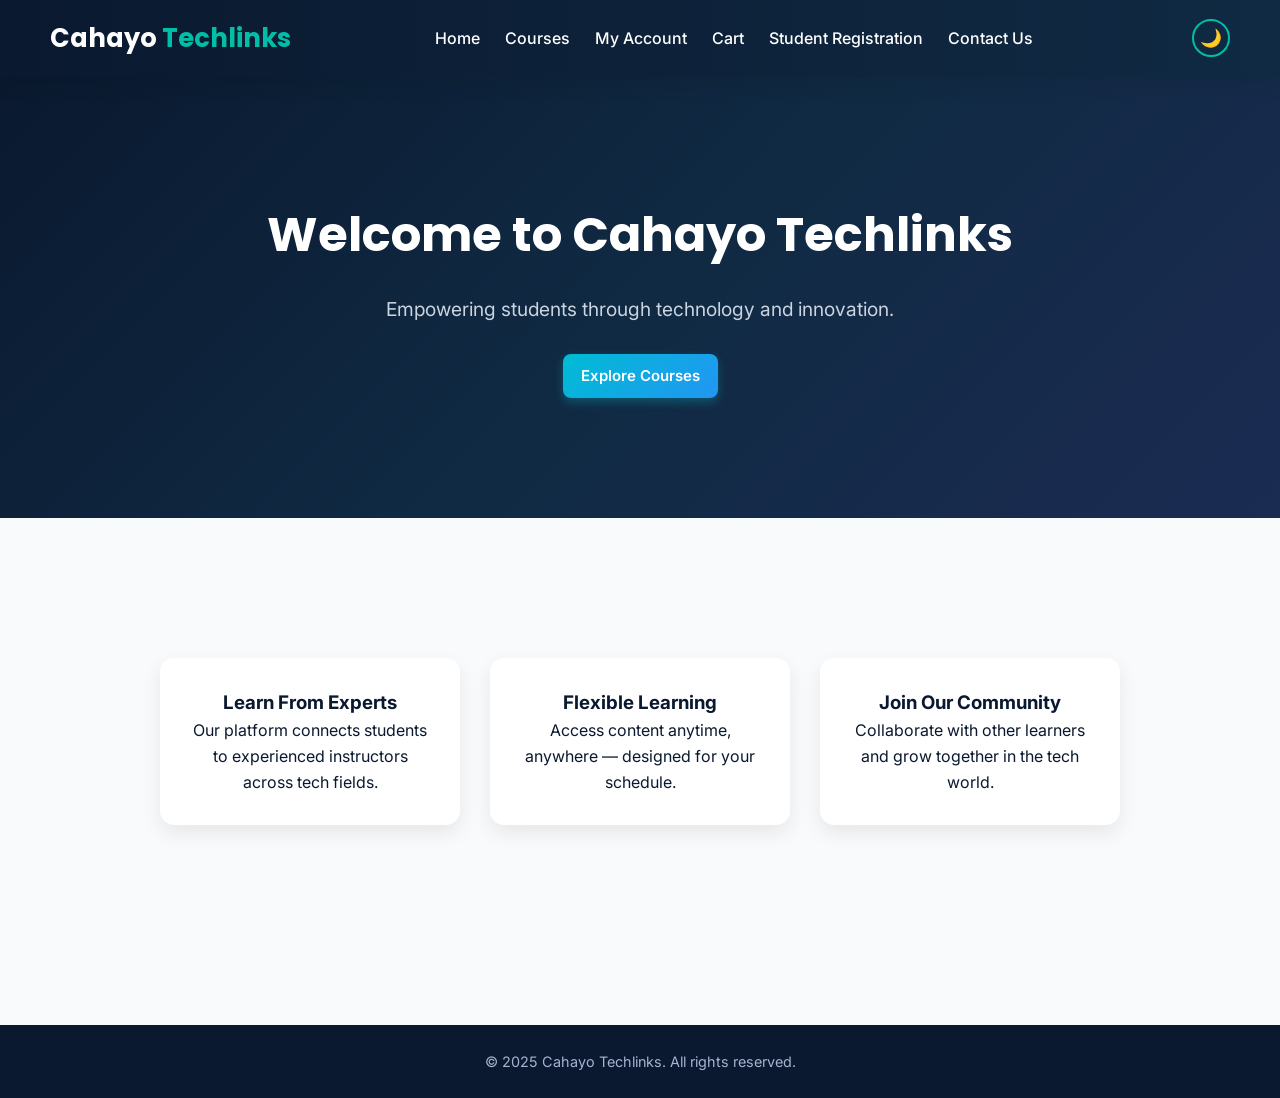
==== index.html @ 87458afd "initial commit" ====
<!DOCTYPE html>
<html lang="en">
<head>
  <meta charset="UTF-8" />
  <meta name="viewport" content="width=device-width, initial-scale=1.0" />
  <title>Cahayo Techlinks | Home</title>
  <link href="https://fonts.googleapis.com/css2?family=Poppins:wght@400;500;600;700&display=swap" rel="stylesheet">
  <link href="https://fonts.googleapis.com/css2?family=Inter:wght@400;500;600;700&family=Poppins:wght@400;600;700&display=swap" rel="stylesheet">
  <link rel="stylesheet" href="./css/style.css" />
</head>
<body>
  <header>
  <div class="logo">Cahayo <span>Techlinks</span></div>
  <nav>
    <ul class="nav-links">
      <li><a href="index.html">Home</a></li>
      <li><a href="courses.html">Courses</a></li>
      <li><a href="account.html">My Account</a></li>
      <li><a href="cart.html">Cart</a></li>
      <li><a href="register.html">Student Registration</a></li>
      <li><a href="contact.html">Contact Us</a></li>
    </ul>
  </nav>
  <button id="themeToggle" class="theme-toggle" title="Toggle Dark/Light Mode">🌙</button>
</header>

  <section class="hero">
    <h1>Welcome to Cahayo Techlinks</h1>
    <p>Empowering students through technology and innovation.</p>
    <a href="courses.html" class="btn">Explore Courses</a>
  </section>

  <section class="features">
    <section class="features">
      <div class="feature-card">
        <h3>Learn From Experts</h3>
        <p>Our platform connects students to experienced instructors across tech fields.</p>
      </div>
      <div class="feature-card">
        <h3>Flexible Learning</h3>
        <p>Access content anytime, anywhere — designed for your schedule.</p>
      </div>
      <div class="feature-card">
        <h3>Join Our Community</h3>
        <p>Collaborate with other learners and grow together in the tech world.</p>
      </div>
    </section>
   </section>

  <footer>
    <div>
      <p>&copy; 2025 Cahayo Techlinks. All rights reserved.</p>

    </div>
    
  </footer>

  <script src="js/main.js"></script>
</body>
</html>
---- css/style.css ----
/* ---------- GLOBAL STYLES ---------- */
* {
  margin: 0;
  padding: 0;
  box-sizing: border-box;
}

:root {
  --primary: #00bfa6;
  --primary-light: #4fe0c6;
  --bg-light: #f9fafc;
  --bg-dark: #0a192f;
  --text-dark: #0a192f;
  --text-light: #ffffff;
  --card-bg: #ffffff;
  --shadow: 0 8px 20px rgba(0, 0, 0, 0.08);
}

body {
  font-family: "Inter", sans-serif;
  background: var(--bg-light);
  color: var(--text-dark);
  line-height: 1.6;
  transition: background 0.4s, color 0.4s;
}

/* ---------- HEADER ---------- */
header {
  position: sticky;
  top: 0;
  z-index: 100;
  background: linear-gradient(90deg, #0a192f, #102a43);
  color: var(--text-light);
  display: flex;
  justify-content: space-between;
  align-items: center;
  padding: 18px 50px;
  box-shadow: var(--shadow);
}

.logo {
  font-size: 1.6em;
  font-weight: 700;
  font-family: "Poppins", sans-serif;
}

.logo span {
  color: var(--primary);
}

.nav-links {
  list-style: none;
  display: flex;
  gap: 25px;
  align-items: center;
}

.nav-links a {
  color: var(--text-light);
  text-decoration: none;
  font-weight: 500;
  position: relative;
  transition: color 0.3s;
}

.nav-links a::after {
  content: "";
  position: absolute;
  width: 0%;
  height: 2px;
  bottom: -4px;
  left: 0;
  background-color: var(--primary);
  transition: 0.3s ease;
}

.nav-links a:hover::after,
.nav-links a.active::after {
  width: 100%;
}

/* ---------- THEME TOGGLE ---------- */
.theme-toggle {
  background: transparent;
  border: 2px solid var(--primary);
  color: var(--primary);
  border-radius: 50%;
  width: 38px;
  height: 38px;
  font-size: 1.1em;
  cursor: pointer;
  margin-left: 15px;
  transition: all 0.3s ease;
}

.theme-toggle:hover {
  background: var(--primary);
  color: #0a192f;
}

/* ---------- HERO SECTION ---------- */
.hero {
  background: linear-gradient(135deg, #0a192f 0%, #102a43 50%, #1b2b52 100%);
  color: var(--text-light);
  text-align: center;
  padding: 120px 20px;
}

.hero h1 {
  font-family: "Poppins", sans-serif;
  font-size: 3em;
  font-weight: 700;
  margin-bottom: 20px;
}

.hero p {
  font-size: 1.2em;
  color: #cbd5e1;
}

.btn {
  display: inline-block;
  margin-top: 30px;
  padding: 14px 32px;
  background: var(--primary);
  color: #0a192f;
  border-radius: 30px;
  text-decoration: none;
  font-weight: 600;
  transition: all 0.3s ease;
}

.btn:hover {
  background: var(--primary-light);
  transform: translateY(-2px);
}

/* ---------- FEATURE CARDS ---------- */
.features {
  display: flex;
  justify-content: center;
  flex-wrap: wrap;
  gap: 30px;
  padding: 70px 20px;
  background: var(--bg-light);
}

.feature-card {
  background: var(--card-bg);
  border-radius: 14px;
  padding: 30px;
  width: 300px;
  box-shadow: var(--shadow);
  text-align: center;
  transition: transform 0.3s, box-shadow 0.3s;
}

.feature-card:hover {
  transform: translateY(-6px);
  box-shadow: 0 12px 25px rgba(0, 0, 0, 0.1);
}

/* ---------- PAGE HEADER ---------- */
.page-header {
  text-align: center;
  padding: 80px 20px;
  background: linear-gradient(120deg, #0a192f, #17355c);
  color: var(--text-light);
}

/* ---------- COURSE LIST ---------- */
.course-list {
  display: grid;
  grid-template-columns: repeat(auto-fit, minmax(260px, 1fr));
  gap: 30px;
  padding: 60px;
}

.course-card {
  background: var(--card-bg);
  border-radius: 12px;
  box-shadow: var(--shadow);
  padding: 25px;
  text-align: center;
  transition: transform 0.3s ease, box-shadow 0.3s ease;
}

.course-card:hover {
  transform: translateY(-4px);
  box-shadow: 0 10px 25px rgba(0, 0, 0, 0.1);
}

/* ---------- FORMS ---------- */
.form-box {
  width: 90%;
  max-width: 420px;
  margin: 40px auto;
  background: var(--card-bg);
  padding: 30px;
  border-radius: 14px;
  box-shadow: var(--shadow);
  animation: fadeIn 0.5s ease;
}

.form-box input,
.form-box select,
.form-box textarea {
  width: 100%;
  padding: 12px;
  margin: 12px 0;
  border: 1px solid #d0d7de;
  border-radius: 8px;
  font-size: 1em;
  outline: none;
  transition: border 0.3s;
}

.form-box input:focus,
.form-box select:focus,
.form-box textarea:focus {
  border: 1px solid var(--primary);
}

.form-box textarea {
  resize: vertical;
  height: 120px;
}

.account-container,
.register-section,
.contact-section {
  padding: 60px 20px;
  text-align: center;
}

/* ---------- CART ---------- */
.cart-container {
  padding: 60px 20px;
  text-align: center;
}

/* ---------- FOOTER ---------- */
footer {
  background: #0a192f;
  color: #a8b2d1;
  text-align: center;
  padding: 25px 0;
  margin-top: 60px;
  font-size: 0.9em;
}

/* ---------- DARK MODE ---------- */
body.dark-mode {
  background: var(--bg-dark);
  color: var(--text-light);
}

body.dark-mode header {
  background: linear-gradient(90deg, #0c223f, #132d4e);
}

body.dark-mode .feature-card,
body.dark-mode .course-card,
body.dark-mode .form-box {
  background: #112240;
  color: var(--text-light);
}

body.dark-mode footer {
  background: #112240;
  color: #8892b0;
}

/* ---------- ANIMATIONS ---------- */
@keyframes fadeIn {
  from { opacity: 0; transform: translateY(15px); }
  to { opacity: 1; transform: translateY(0); }
}

/* ---------- RESPONSIVE ---------- */
@media (max-width: 768px) {
  header {
    flex-direction: column;
    align-items: flex-start;
    padding: 15px 25px;
  }

  .nav-links {
    flex-wrap: wrap;
    gap: 15px;
  }

  .hero h1 {
    font-size: 2.2em;
  }

  .features {
    flex-direction: column;
    align-items: center;
  }

  .form-box {
    width: 95%;
  }
}

/* ---------- ADD TO CART BUTTON STYLE ---------- */
.course-card button,
.btn {
  background: linear-gradient(135deg, #00bcd4, #2196f3);
  color: white;
  border: none;
  border-radius: 8px;
  padding: 10px 18px;
  font-size: 15px;
  font-weight: 600;
  cursor: pointer;
  transition: all 0.3s ease;
  box-shadow: 0 4px 10px rgba(0, 188, 212, 0.3);
}

.course-card button:hover,
.btn:hover {
  transform: translateY(-2px);
  background: linear-gradient(135deg, #2196f3, #00bcd4);
  box-shadow: 0 6px 14px rgba(0, 188, 212, 0.4);
}

/* Add slight spacing between multiple buttons */
.course-card button + button {
  margin-left: 10px;
}

/* ---------- BUTTON STYLING IN DARK MODE ---------- */
body.dark-mode .course-card button,
body.dark-mode .btn {
  background: linear-gradient(135deg, #64ffda, #00acc1);
  color: #0a192f;
  box-shadow: 0 4px 10px rgba(100, 255, 218, 0.2);
}

body.dark-mode .course-card button:hover,
body.dark-mode .btn:hover {
  background: linear-gradient(135deg, #00acc1, #64ffda);
}
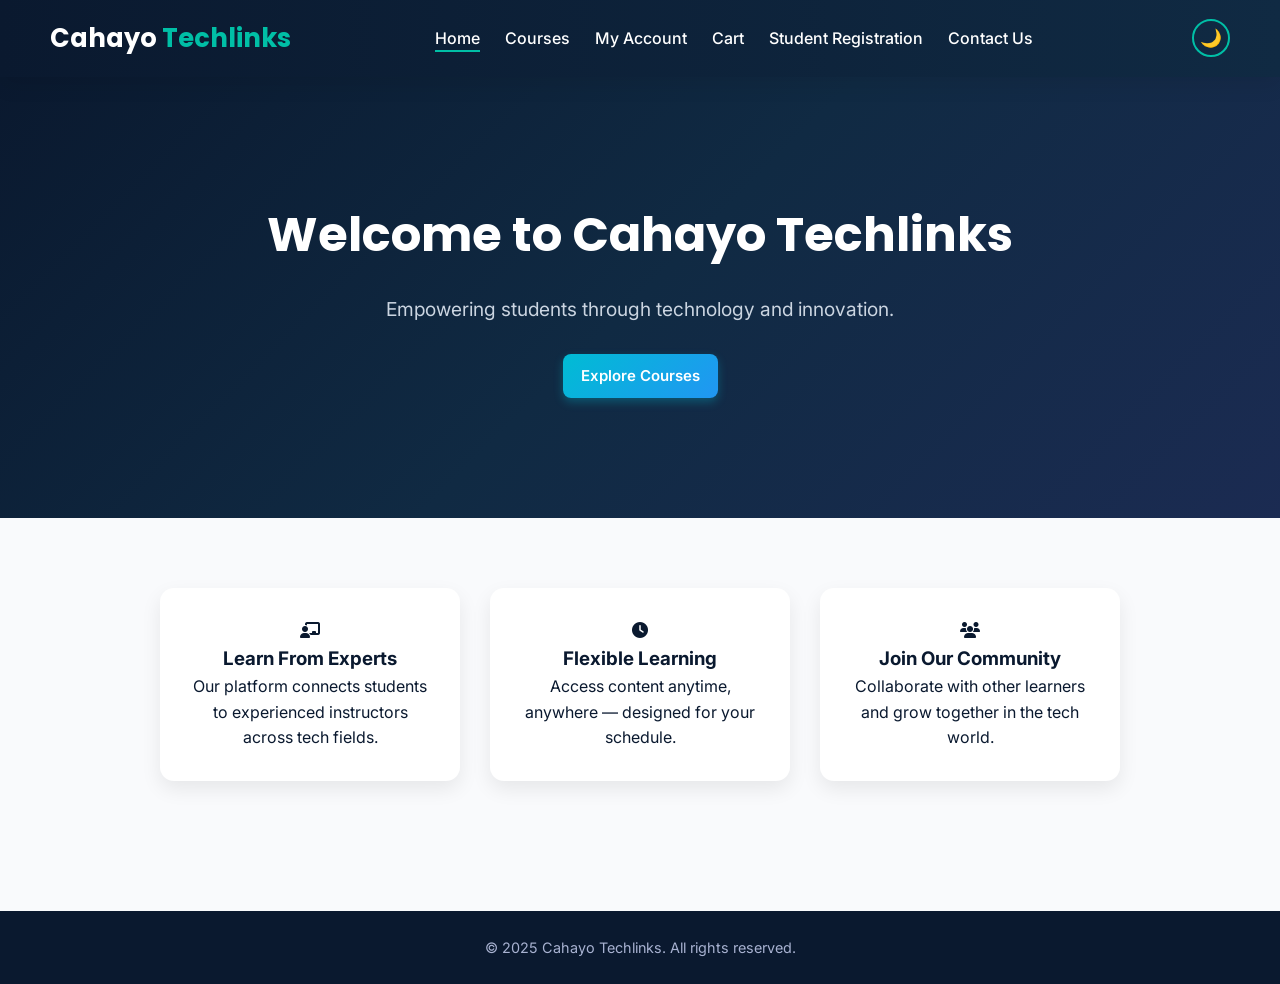
==== commit 3a0a640f: "fixed js bug" ====
--- a/index.html
+++ b/index.html
@@ -1,60 +1,74 @@
 <!DOCTYPE html>
 <html lang="en">
-<head>
-  <meta charset="UTF-8" />
-  <meta name="viewport" content="width=device-width, initial-scale=1.0" />
-  <title>Cahayo Techlinks | Home</title>
-  <link href="https://fonts.googleapis.com/css2?family=Poppins:wght@400;500;600;700&display=swap" rel="stylesheet">
-  <link href="https://fonts.googleapis.com/css2?family=Inter:wght@400;500;600;700&family=Poppins:wght@400;600;700&display=swap" rel="stylesheet">
-  <link rel="stylesheet" href="./css/style.css" />
-</head>
-<body>
-  <header>
-  <div class="logo">Cahayo <span>Techlinks</span></div>
-  <nav>
-    <ul class="nav-links">
-      <li><a href="index.html">Home</a></li>
-      <li><a href="courses.html">Courses</a></li>
-      <li><a href="account.html">My Account</a></li>
-      <li><a href="cart.html">Cart</a></li>
-      <li><a href="register.html">Student Registration</a></li>
-      <li><a href="contact.html">Contact Us</a></li>
-    </ul>
-  </nav>
-  <button id="themeToggle" class="theme-toggle" title="Toggle Dark/Light Mode">🌙</button>
-</header>
+  <head>
+    <meta charset="UTF-8" />
+    <meta name="viewport" content="width=device-width, initial-scale=1.0" />
+    <title>Cahayo Techlinks | Home</title>
+    <link
+      href="https://fonts.googleapis.com/css2?family=Poppins:wght@400;500;600;700&family=Inter:wght@400;500;600;700&display=swap"
+      rel="stylesheet"
+    />
+    <link
+      rel="stylesheet"
+      href="https://cdnjs.cloudflare.com/ajax/libs/font-awesome/6.5.0/css/all.min.css"
+    />
+    <link rel="stylesheet" href="css/style.css" />
+  </head>
+  <body>
+    <header>
+      <div class="logo">Cahayo <span>Techlinks</span></div>
+      <nav>
+        <ul class="nav-links">
+          <li><a href="index.html" class="active">Home</a></li>
+          <li><a href="courses.html">Courses</a></li>
+          <li><a href="account.html">My Account</a></li>
+          <li><a href="cart.html">Cart</a></li>
+          <li><a href="register.html">Student Registration</a></li>
+          <li><a href="contact.html">Contact Us</a></li>
+        </ul>
+      </nav>
+      <button
+        id="themeToggle"
+        class="theme-toggle"
+        title="Toggle Dark/Light Mode"
+      >
+        🌙
+      </button>
+    </header>
 
-  <section class="hero">
-    <h1>Welcome to Cahayo Techlinks</h1>
-    <p>Empowering students through technology and innovation.</p>
-    <a href="courses.html" class="btn">Explore Courses</a>
-  </section>
+    <section class="hero">
+      <h1>Welcome to Cahayo Techlinks</h1>
+      <p>Empowering students through technology and innovation.</p>
+      <a href="courses.html" class="btn">Explore Courses</a>
+    </section>
 
-  <section class="features">
     <section class="features">
       <div class="feature-card">
+        <i class="fas fa-chalkboard-teacher feature-icon"></i>
         <h3>Learn From Experts</h3>
-        <p>Our platform connects students to experienced instructors across tech fields.</p>
+        <p>
+          Our platform connects students to experienced instructors across tech
+          fields.
+        </p>
       </div>
       <div class="feature-card">
+        <i class="fas fa-clock feature-icon"></i>
         <h3>Flexible Learning</h3>
         <p>Access content anytime, anywhere — designed for your schedule.</p>
       </div>
       <div class="feature-card">
+        <i class="fas fa-users feature-icon"></i>
         <h3>Join Our Community</h3>
-        <p>Collaborate with other learners and grow together in the tech world.</p>
+        <p>
+          Collaborate with other learners and grow together in the tech world.
+        </p>
       </div>
     </section>
-   </section>
 
-  <footer>
-    <div>
+    <footer>
       <p>&copy; 2025 Cahayo Techlinks. All rights reserved.</p>
+    </footer>
 
-    </div>
-    
-  </footer>
-
-  <script src="js/main.js"></script>
-</body>
+    <script src="js/main.js"></script>
+  </body>
 </html>
--- a/css/style.css
+++ b/css/style.css
@@ -273,8 +273,14 @@
 
 /* ---------- ANIMATIONS ---------- */
 @keyframes fadeIn {
-  from { opacity: 0; transform: translateY(15px); }
-  to { opacity: 1; transform: translateY(0); }
+  from {
+    opacity: 0;
+    transform: translateY(15px);
+  }
+  to {
+    opacity: 1;
+    transform: translateY(0);
+  }
 }
 
 /* ---------- RESPONSIVE ---------- */
@@ -343,3 +349,72 @@
 body.dark-mode .btn:hover {
   background: linear-gradient(135deg, #00acc1, #64ffda);
 }
+
+/* ---------- COURSE ICONS ---------- */
+.course-icon {
+  font-size: 3em;
+  color: var(--primary);
+  margin-bottom: 10px;
+}
+
+/* ---------- MPESA BUTTON ---------- */
+.mpesa-btn {
+  background: #f5a623;
+  color: #fff;
+  border: none;
+  border-radius: 8px;
+  padding: 10px 18px;
+  font-size: 15px;
+  font-weight: 600;
+  cursor: pointer;
+  margin-top: 10px;
+  transition: all 0.3s ease;
+}
+
+.mpesa-btn:hover {
+  background: #e6951a;
+  transform: translateY(-2px);
+  box-shadow: 0 6px 14px rgba(245, 166, 35, 0.4);
+}
+
+/* ---------- RESPONSIVE ---------- */
+@media (max-width: 1024px) {
+  .course-list {
+    grid-template-columns: repeat(auto-fit, minmax(220px, 1fr));
+  }
+  .features {
+    gap: 20px;
+    padding: 50px 20px;
+  }
+}
+
+@media (max-width: 480px) {
+  .hero h1 {
+    font-size: 1.8em;
+  }
+  .course-list {
+    grid-template-columns: 1fr;
+    padding: 20px;
+  }
+  .course-card {
+    padding: 20px;
+  }
+  .btn,
+  .mpesa-btn {
+    width: 100%;
+  }
+}
+
+#mpesaPhone {
+  padding: 10px;
+  width: 220px;
+  border-radius: 6px;
+  border: 1px solid #d0d7de;
+  margin-bottom: 10px;
+  font-size: 15px;
+  outline: none;
+}
+
+#mpesaPhone:focus {
+  border-color: var(--primary);
+}
